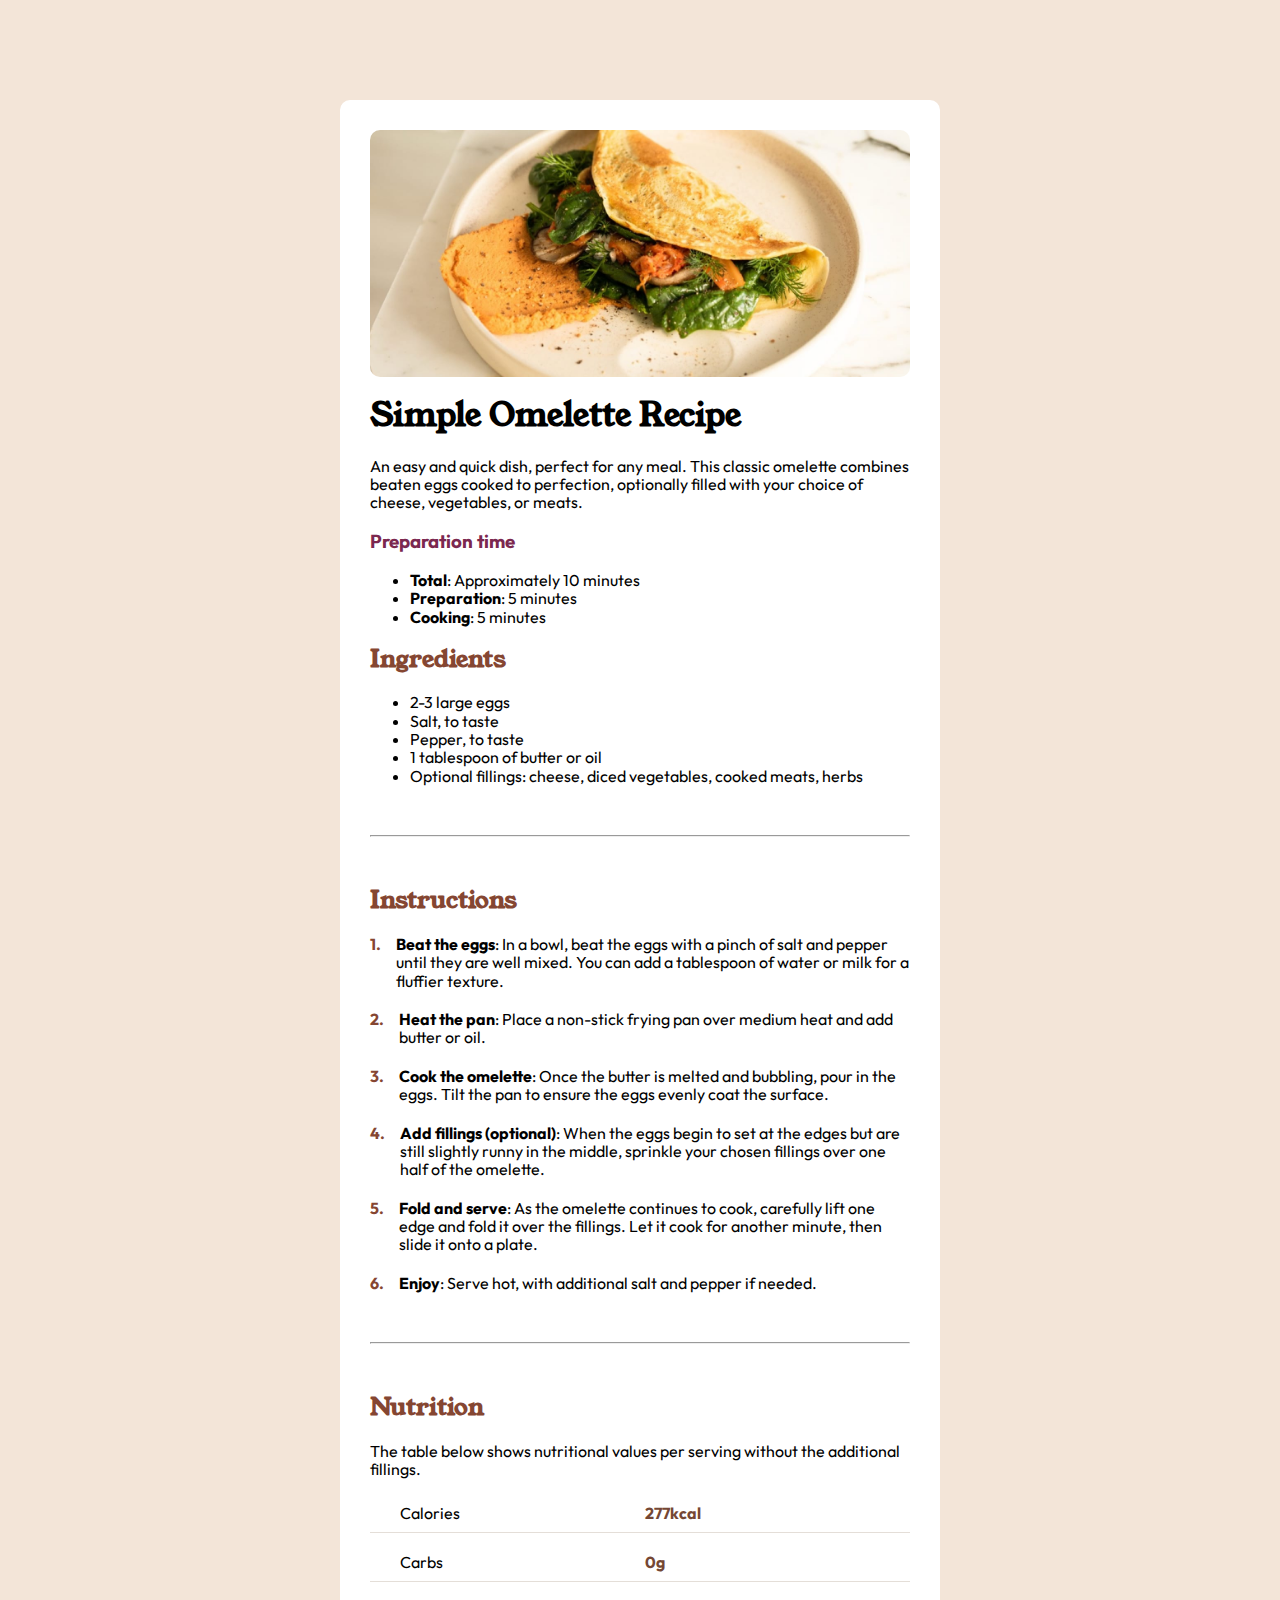
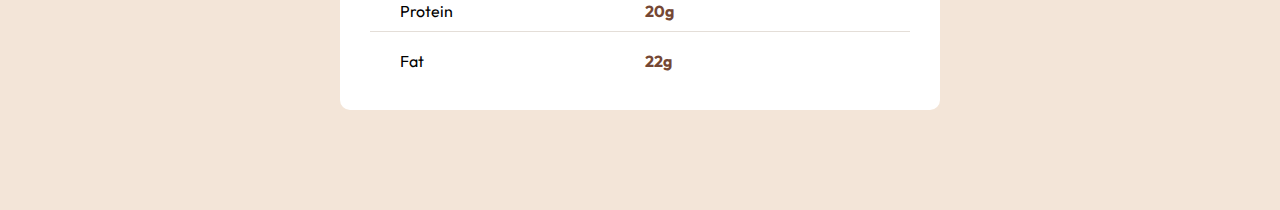
==== index.html @ af19bcfe "Subiendo a Github" ====
<!DOCTYPE html>
<html lang="en">
<head>
  <meta charset="UTF-8">
  <meta name="viewport" content="width=device-width, initial-scale=1.0"> <!-- displays site properly based on user's device -->

  <link rel="icon" type="image/png" sizes="32x32" href="./assets/images/favicon-32x32.png">
  <link rel="preconnect" href="https://fonts.googleapis.com">
  <link rel="preconnect" href="https://fonts.gstatic.com" crossorigin>
  <link href="https://fonts.googleapis.com/css2?family=Outfit:wght@100..900&family=Young+Serif&display=swap" rel="stylesheet">
  <link rel="stylesheet" href="css/normalize.css">
  <link rel="stylesheet" href="css/style.css">
  
  <title>Frontend Mentor | Recipe page</title>

  <!-- Feel free to remove these styles or customise in your own stylesheet 👍 -->
  <!-- <style>
    .attribution { font-size: 11px; text-align: center; }
    .attribution a { color: hsl(228, 45%, 44%); }
  </style> -->
</head>
<body> 
  <!-- <img src="assets/images/image-omelette.jpeg" alt="" class="img-header"> -->
  <main class="container">
    <div class="header">
      <img src="assets/images/image-omelette.jpeg" alt="" class="img-header">
    </div>
    <div class="recipe">
      <div class="intro">      
        <h1 class="intro-title">Simple Omelette Recipe</h1>
        <p class="intro-text">An easy and quick dish, perfect for any meal. This classic omelette combines beaten eggs cooked 
          to perfection, optionally filled with your choice of cheese, vegetables, or meats.</p>
        <div class="prep-time">
          <h3>Preparation time</h3>
          <ul>
            <li><span class="bold">Total</span>: Approximately 10 minutes</li>
            <li><span class="bold">Preparation</span>: 5 minutes</li>
            <li><span class="bold">Cooking</span>: 5 minutes</li>
          </ul>
        </div>
  
        <div class="ingredients">
          <h2>Ingredients</h2>
          <ul>
            <li>2-3 large eggs</li>
            <li>Salt, to taste</li>
            <li>Pepper, to taste</li>
            <li>1 tablespoon of butter or oil</li>
            <li>Optional fillings: cheese, diced vegetables, cooked meats, herbs</li>
          </ul>
        </div>      
      </div>
  
      <span class="line"><hr></span>
  
      <section class="instructions">
        <h2>Instructions</h2>
        <div class="table">
          <div class="row">
            <div class="bold brown">1.</div>
            <div><span class="bold">Beat the eggs</span>: In a bowl, beat the eggs with a pinch of salt and pepper until they are well mixed. 
            You can add a tablespoon of water or milk for a fluffier texture.</div>
          </div>
          
          <div class="row">
            <div class="bold brown">2.</div>
            <div><span class="bold">Heat the pan</span>: Place a non-stick frying pan over medium heat and add butter or oil.</div>
          </div>
  
          <div class="row">
            <div class="bold brown">3.</div>
            <div><span class="bold">Cook the omelette</span>: Once the butter is melted and bubbling, pour in the eggs. Tilt the pan to ensure 
              the eggs evenly coat the surface.</div>
          </div>
          
          <div class="row">
            <div class="bold brown">4.</div>
            <div><span class="bold">Add fillings (optional)</span>: When the eggs begin to set at the edges but are still slightly runny in the 
              middle, sprinkle your chosen fillings over one half of the omelette.</div>
          </div>
  
          <div class="row">
            <div class="bold brown">5.</div>
            <div><span class="bold">Fold and serve</span>: As the omelette continues to cook, carefully lift one edge and fold it over the 
              fillings. Let it cook for another minute, then slide it onto a plate.</div>
          </div>
          
          <div class="row">
            <div class="bold brown">6.</div>
            <div><span class="bold">Enjoy</span>: Serve hot, with additional salt and pepper if needed.</div>
          </div>        
        </div>      
      </section>
  
      <span class="line"><hr></span>
  
      <section class="nutrition">
        <h2>Nutrition</h2>
        <p>The table below shows nutritional values per serving without the additional fillings.</p>
        <div class="nutrition-table">
          <div class="table-row">
            <div class="nutrient">Calories</div>
            <div class="value bold brown">277kcal</div>
          </div>
  
          <div class="table-row">
            <div class="nutrient">Carbs</div>
            <div class="value bold brown">0g</div>
          </div>
  
          <div class="table-row">
            <div class="nutrient">Protein</div>
            <div class="value bold brown">20g</div>
          </div>
  
          <div class="table-row">
            <div class="nutrient">Fat</div>
            <div class="value bold brown">22g</div>
          </div>
        
        </div>
      </section>
    </div> 
   
  </main>
  

  

  

  
  
  

 

  
  
  
  
  

  

  

  

  

  

  

  

  

  


  
  <!-- <div class="attribution">
    Challenge by <a href="https://www.frontendmentor.io?ref=challenge" target="_blank">Frontend Mentor</a>. 
    Coded by <a href="#">Your Name Here</a>.
  </div> -->
</body>
</html>
---- css/style.css ----
:root {
    --white: hsl(0, 0%, 100%);
    --stone100: hsl(30, 54%, 90%);
    --stone150: hsl(30, 18%, 87%);
    --stone600: hsl(30, 10%, 34%);
    --stone900: hsl(24, 5%, 18%);    
    --brown800: hsl(14, 45%, 36%);    
    --rose800: hsl(332, 51%, 32%);
    --rose50: hsl(330, 100%, 98%);
    --primaryFont: "Outfit", sans-serif;
    --secondaryFont: "Young Serif", serif;
    --roseBackground: hsl(29, 51%, 90%);
  }


html {
    margin: 0;
    padding: 0;
    box-sizing: border-box;
    font-size: 62.5%; /* =10px */ 
    font-family: var(--primaryFont);   
  }
  *, *:before, *:after {
    box-sizing: inherit;
  }

  
/* Globales */

hr {
  margin: 5rem 0;
}

img {
  max-width: 100%;
  display: block;  
}

h1, h2 {
  font-family: var(--secondaryFont);
}

h2 {
  color: var(--brown800);
}

h3 {
  color: var(--rose800);
}

.bold {
  font-weight: 700;
}

.brown {
  color: var(--brown800);
}

body {
  position: relative;
  display: flex;
  flex-direction: column;
  justify-content: center;
  align-items: center;
  font-size: 1.6rem;
  height: 100%;  
  background-color: var(--roseBackground);
}

@media (min-width: 768px){
  body {
    margin: 10rem;
  }
}

.container {   
  width: 100vw;
  border-radius: 1rem;
  background-color: var(--white);
}

@media (min-width: 768px){
  .container {
    width: 60rem;
    padding: 3rem; 
  }

  .header img {
    border-radius: 1rem;
  }
}

.recipe {
  padding: 3rem;
}

@media (min-width: 768px){
  .recipe {
    padding: 0;
  }
}


.table {
  display: flex;
  flex-direction: column;
  gap: 2rem;
}

.row {
  display: flex;
  gap: 1.5rem;
}

.nutrition-table {
  display: flex;
  flex-direction: column;  
  gap: 2rem;
  margin: 2.5rem 0 0 0rem;
}

.table-row {
  display: grid;
  grid-template-columns: 1fr 1fr; /* Dos columnas */
  gap: 5px 10px; /* Espacio entre filas y columnas */
  border-bottom: 1px solid var(--stone150);
  padding-bottom: 1rem;
}

.table-row:last-of-type {
  border-bottom: none;
}

.nutrient {
  text-align: left; 
  padding-left: 3rem; 
}

.value {
  text-align: left;  
  color: #754734; /* Color marrón similar al de la imagen */
}
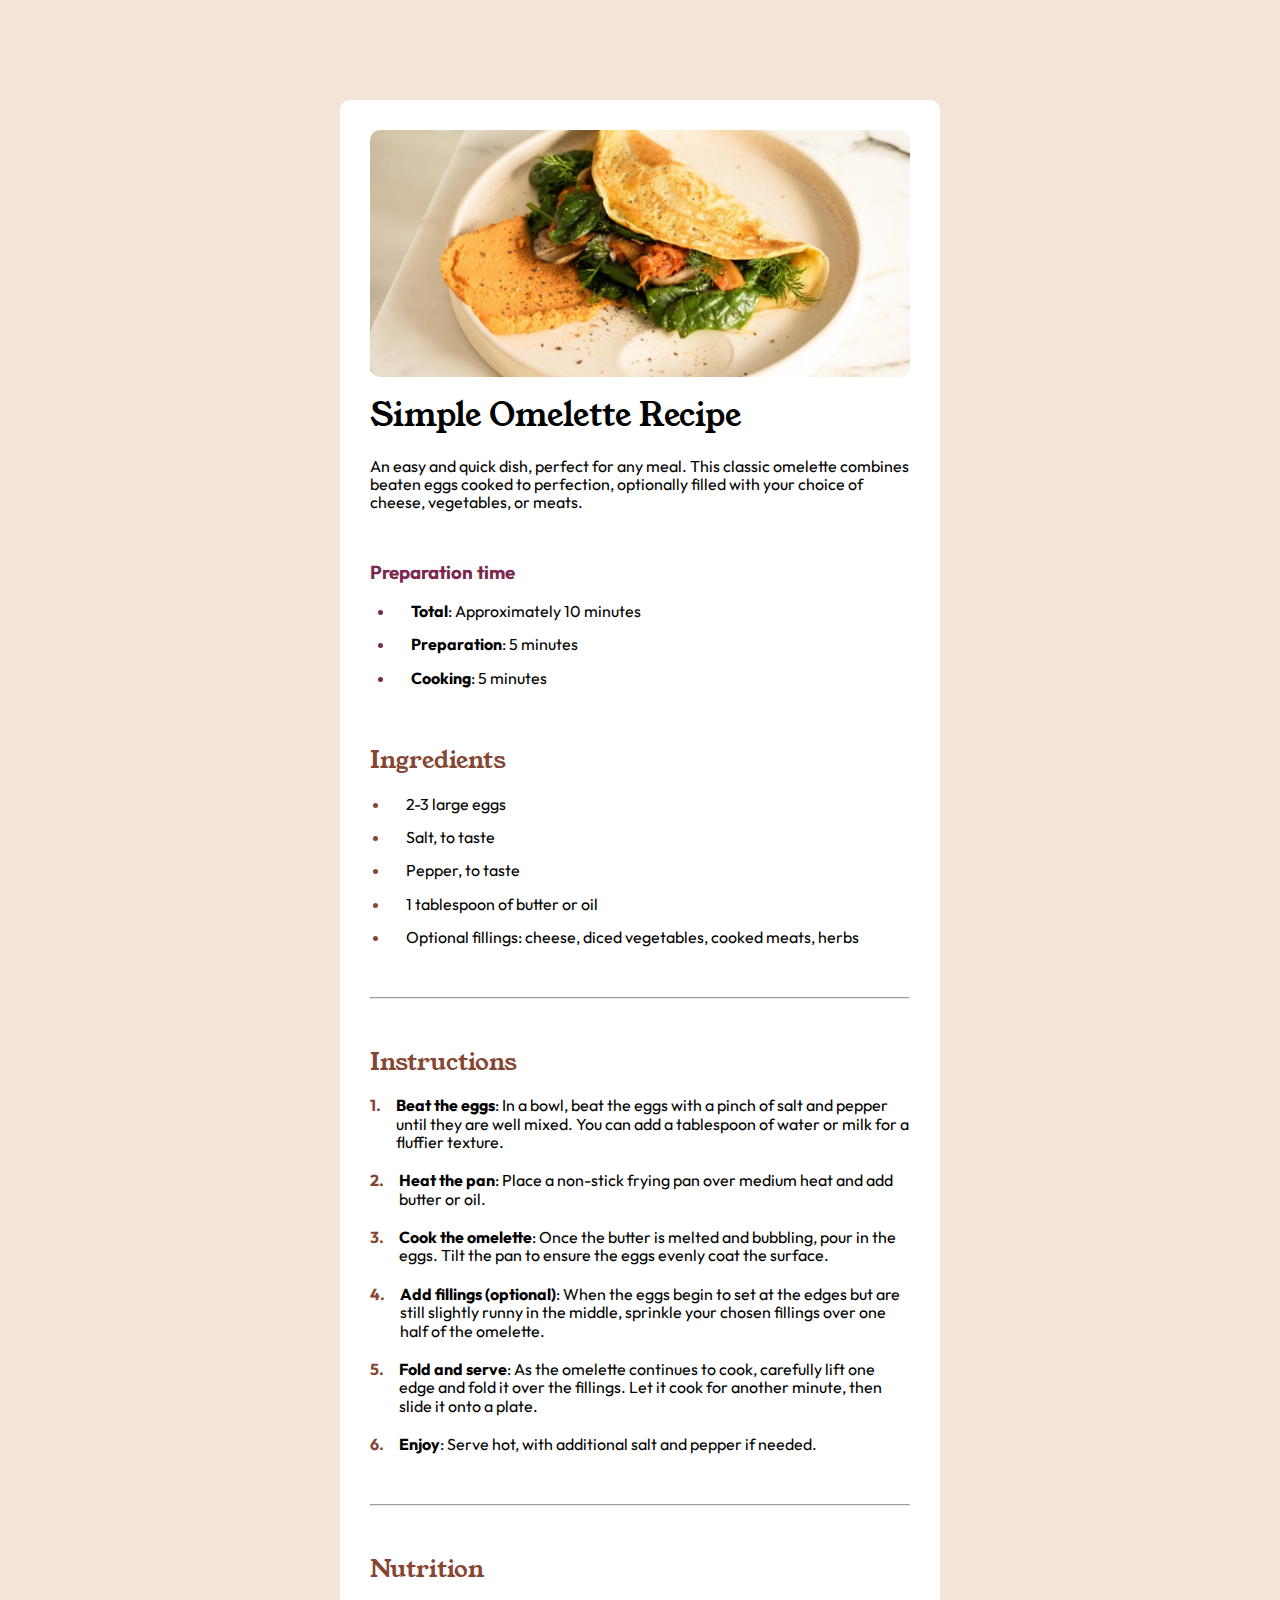
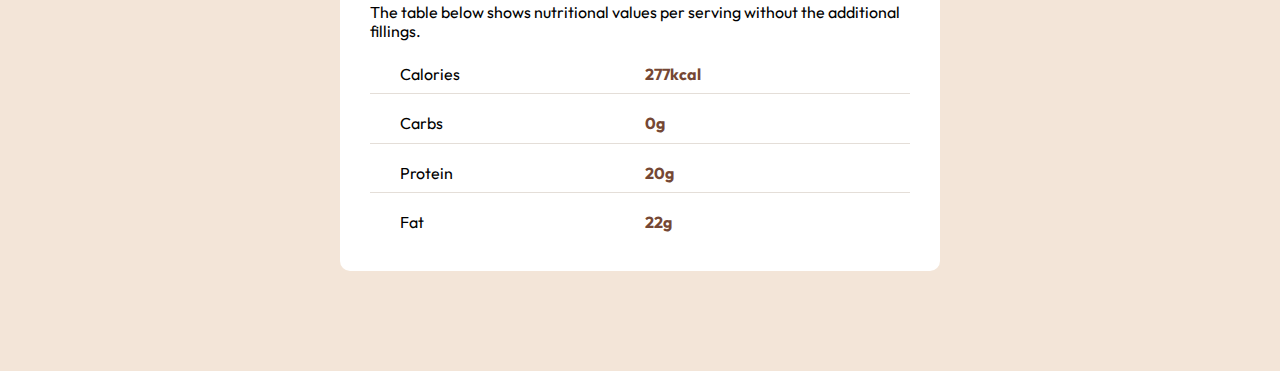
==== commit f39c1e05: "Update Css bullets and font-weight" ====
--- a/index.html
+++ b/index.html
@@ -33,20 +33,20 @@
         <div class="prep-time">
           <h3>Preparation time</h3>
           <ul>
-            <li><span class="bold">Total</span>: Approximately 10 minutes</li>
-            <li><span class="bold">Preparation</span>: 5 minutes</li>
-            <li><span class="bold">Cooking</span>: 5 minutes</li>
+            <li>&emsp;<span class="bold">Total</span>: Approximately 10 minutes</li>
+            <li>&emsp;<span class="bold">Preparation</span>: 5 minutes</li>
+            <li>&emsp;<span class="bold">Cooking</span>: 5 minutes</li>
           </ul>
         </div>
   
         <div class="ingredients">
           <h2>Ingredients</h2>
           <ul>
-            <li>2-3 large eggs</li>
-            <li>Salt, to taste</li>
-            <li>Pepper, to taste</li>
-            <li>1 tablespoon of butter or oil</li>
-            <li>Optional fillings: cheese, diced vegetables, cooked meats, herbs</li>
+            <li>&emsp;2-3 large eggs</li>
+            <li>&emsp;Salt, to taste</li>
+            <li>&emsp;Pepper, to taste</li>
+            <li>&emsp;1 tablespoon of butter or oil</li>
+            <li>&emsp;Optional fillings: cheese, diced vegetables, cooked meats, herbs</li>
           </ul>
         </div>      
       </div>
--- a/css/style.css
+++ b/css/style.css
@@ -38,6 +38,7 @@
 
 h1, h2 {
   font-family: var(--secondaryFont);
+  font-weight: 400;
 }
 
 h2 {
@@ -47,6 +48,13 @@
 h3 {
   color: var(--rose800);
 }
+
+
+.prep-time li, .ingredients li {
+  margin-bottom: 1.5rem;
+}
+
+
 
 .bold {
   font-weight: 700;
@@ -101,6 +109,26 @@
 }
 
 
+.prep-time {
+  margin: 5rem 0 6rem 0;
+}
+
+.prep-time ul {
+  padding-left: 2.5rem;
+}
+
+.prep-time ul li::marker {
+  color: var(--rose800);
+}
+
+.ingredients ul {
+  padding-left: 2rem;
+}
+
+.ingredients ul li::marker {
+  color: var(--brown800);
+}
+
 .table {
   display: flex;
   flex-direction: column;
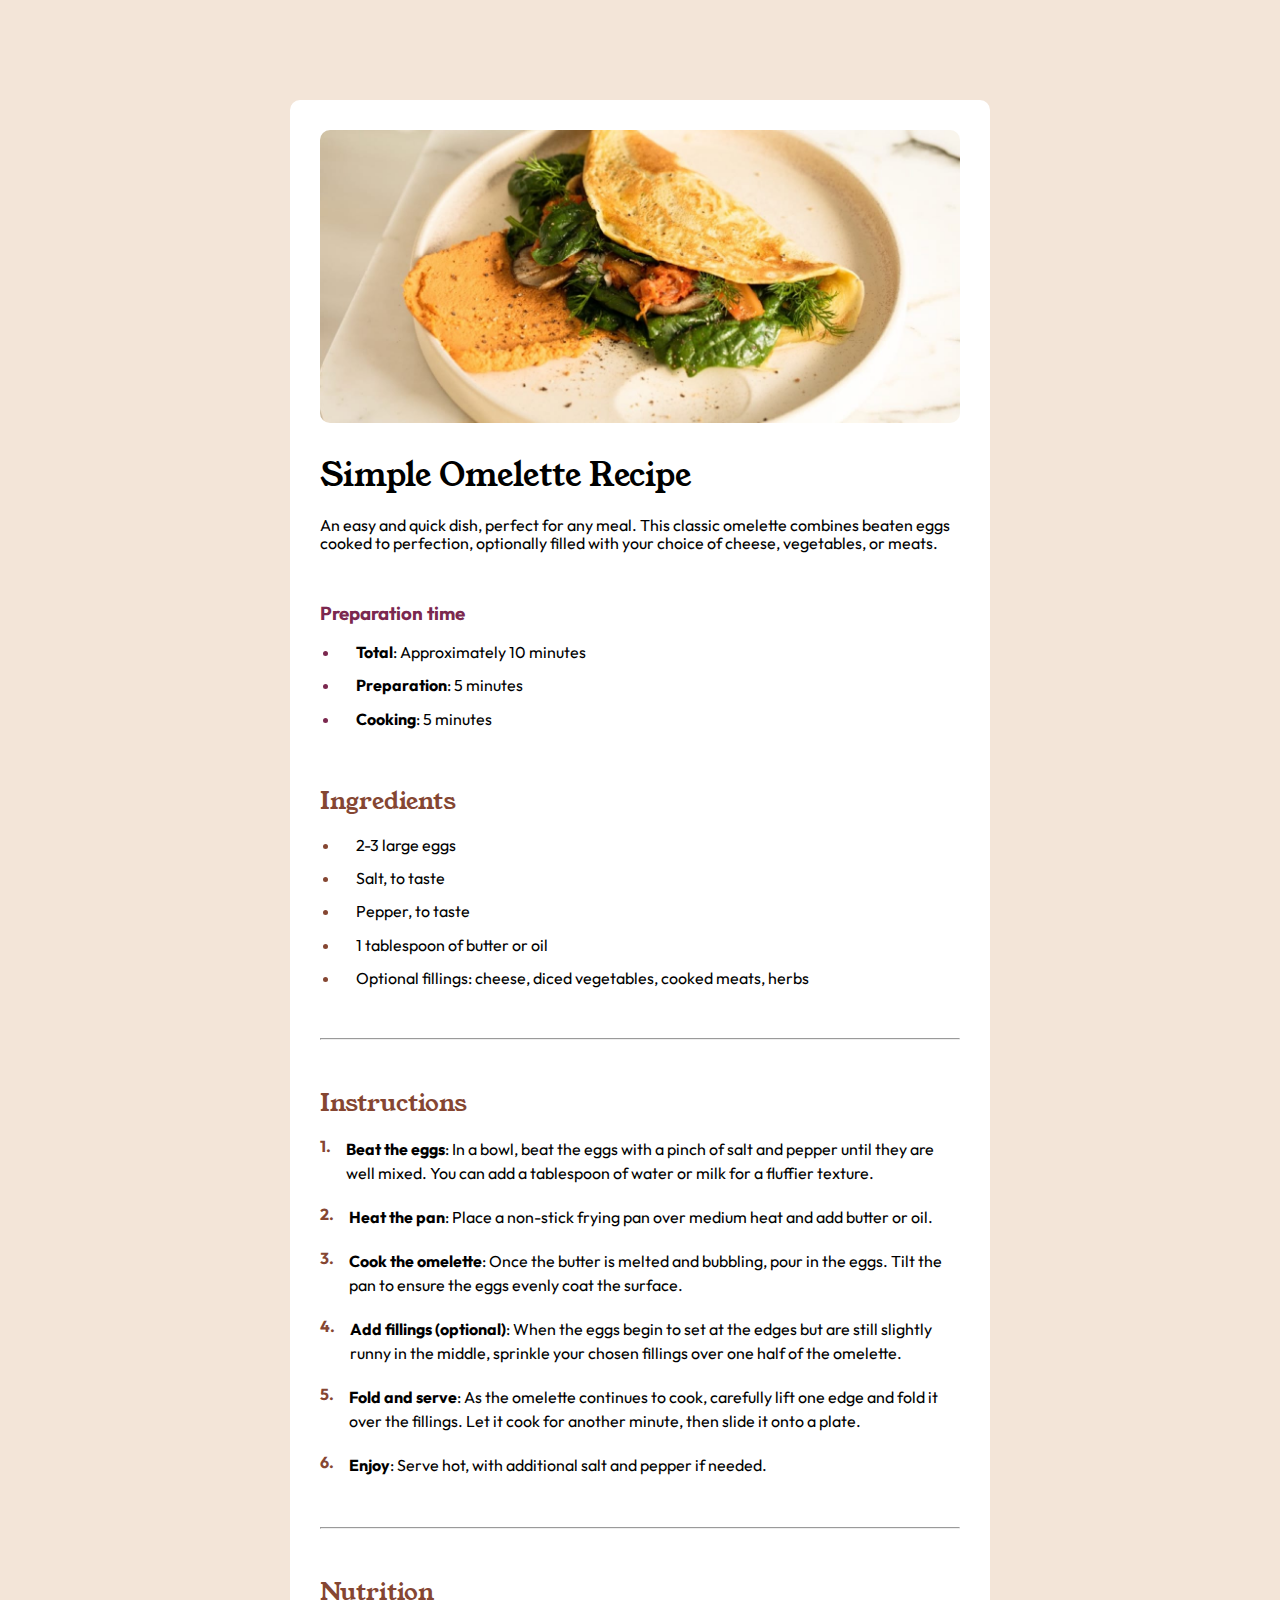
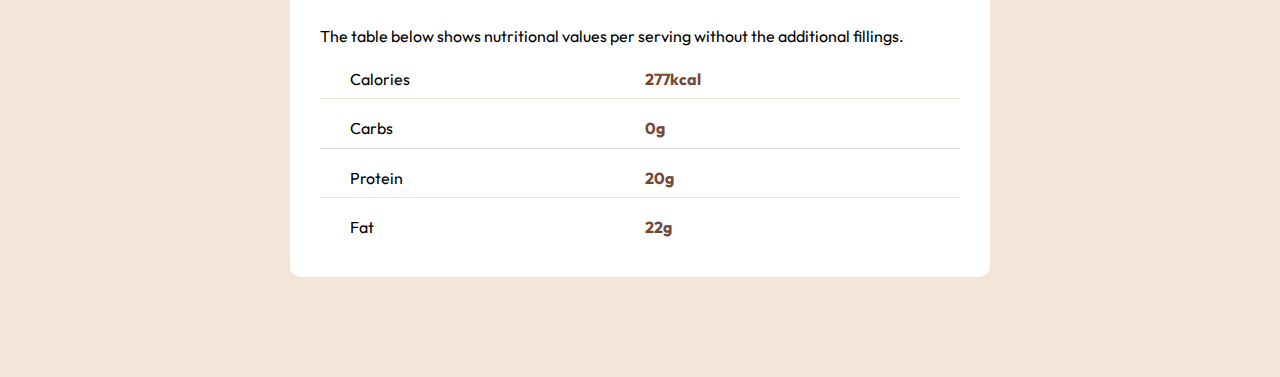
==== commit 79fcd4bb: "Update line height from p" ====
--- a/index.html
+++ b/index.html
@@ -58,36 +58,36 @@
         <div class="table">
           <div class="row">
             <div class="bold brown">1.</div>
-            <div><span class="bold">Beat the eggs</span>: In a bowl, beat the eggs with a pinch of salt and pepper until they are well mixed. 
+            <div class="steps"><span class="bold">Beat the eggs</span>: In a bowl, beat the eggs with a pinch of salt and pepper until they are well mixed. 
             You can add a tablespoon of water or milk for a fluffier texture.</div>
           </div>
           
           <div class="row">
             <div class="bold brown">2.</div>
-            <div><span class="bold">Heat the pan</span>: Place a non-stick frying pan over medium heat and add butter or oil.</div>
+            <div class="steps"><span class="bold">Heat the pan</span>: Place a non-stick frying pan over medium heat and add butter or oil.</div>
           </div>
   
           <div class="row">
             <div class="bold brown">3.</div>
-            <div><span class="bold">Cook the omelette</span>: Once the butter is melted and bubbling, pour in the eggs. Tilt the pan to ensure 
+            <div class="steps"><span class="bold">Cook the omelette</span>: Once the butter is melted and bubbling, pour in the eggs. Tilt the pan to ensure 
               the eggs evenly coat the surface.</div>
           </div>
           
           <div class="row">
             <div class="bold brown">4.</div>
-            <div><span class="bold">Add fillings (optional)</span>: When the eggs begin to set at the edges but are still slightly runny in the 
+            <div class="steps"><span class="bold">Add fillings (optional)</span>: When the eggs begin to set at the edges but are still slightly runny in the 
               middle, sprinkle your chosen fillings over one half of the omelette.</div>
           </div>
   
           <div class="row">
             <div class="bold brown">5.</div>
-            <div><span class="bold">Fold and serve</span>: As the omelette continues to cook, carefully lift one edge and fold it over the 
+            <div class="steps"><span class="bold">Fold and serve</span>: As the omelette continues to cook, carefully lift one edge and fold it over the 
               fillings. Let it cook for another minute, then slide it onto a plate.</div>
           </div>
           
           <div class="row">
             <div class="bold brown">6.</div>
-            <div><span class="bold">Enjoy</span>: Serve hot, with additional salt and pepper if needed.</div>
+            <div class="steps"><span class="bold">Enjoy</span>: Serve hot, with additional salt and pepper if needed.</div>
           </div>        
         </div>      
       </section>
--- a/css/style.css
+++ b/css/style.css
@@ -34,6 +34,10 @@
 img {
   max-width: 100%;
   display: block;  
+}
+
+h1 {
+  margin-top: 3.5rem;
 }
 
 h1, h2 {
@@ -89,7 +93,7 @@
 
 @media (min-width: 768px){
   .container {
-    width: 60rem;
+    width: 70rem;
     padding: 3rem; 
   }
 
@@ -114,7 +118,7 @@
 }
 
 .prep-time ul {
-  padding-left: 2.5rem;
+  padding-left: 2rem;
 }
 
 .prep-time ul li::marker {
@@ -138,6 +142,10 @@
 .row {
   display: flex;
   gap: 1.5rem;
+}
+
+.steps {
+  line-height: 1.5;
 }
 
 .nutrition-table {
